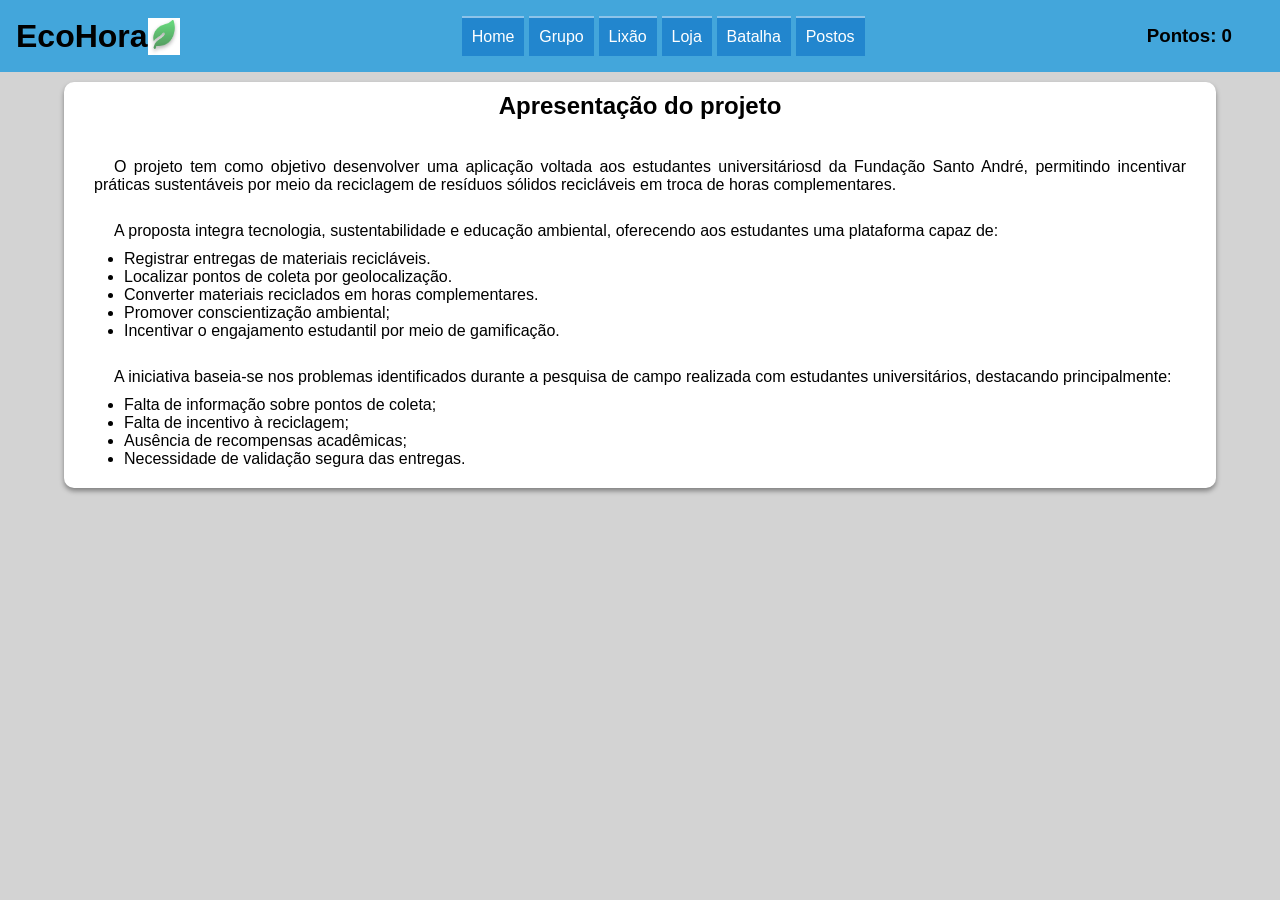
==== index.html @ 977e72fd "atualização de correção de bugs da branch 0.0.1" ====
<!DOCTYPE html>
<html lang="pt-br">
<head>
    <meta charset="UTF-8">
    <meta name="viewport" content="width=device-width, initial-scale=1.0">
    <title>EcoHora</title>
    <link rel="stylesheet" href="https://fonts.googleapis.com/css2?family=Material+Symbols+Outlined:opsz,wght,FILL,GRAD@20..48,100..700,0..1,-50..200&icon_names=menu"/>
    <link rel="stylesheet" href="estilos/style.css">
    <link rel="stylesheet" href="estilos/media.css">
    <link rel="icon" href="assets/Ca105ad9cfc8580c765101d17bbb2323.webp">
</head>
<body>
    <header>
        <div class="brand">
            <h1>EcoHora</h1>
            <img src="assets/Ca105ad9cfc8580c765101d17bbb2323.jpg" alt="batata" class="leaf-img">
        </div>
        <span id="burguer" class="material-symbols-outlined" onclick="clickMenu()">
         menu
        </span>
        <menu id="itens">
            <ul>
                <li><a href="index.html">Home</a></li>
                <li><a href="#">Grupo</a></li>
                <li><a href="#">Lixão</a></li>
                <li><a href="#">Loja</a></li>
                <li><a href="#">Batalha</a></li>
                <li><a href="pages/pontos-de-coleta.html">Postos</a></li>
            </ul>
        </menu>
        <h3>Pontos: 0</h3>
    </header>
    <main>
        <article>
            <h2>Apresentação do projeto</h2><br>
            <p>
                O projeto tem como objetivo desenvolver uma aplicação voltada aos estudantes universitáriosd
                da Fundação Santo André, permitindo incentivar práticas sustentáveis por meio da reciclagem
                de resíduos sólidos recicláveis em troca de horas complementares.
            </p>
            <br>
            <p>
                A proposta integra tecnologia, sustentabilidade e educação ambiental, oferecendo aos
                estudantes uma plataforma capaz de:<br>
                <ul id="ap">
                    <li>Registrar entregas de materiais recicláveis.</li>
                    <li>Localizar pontos de coleta por geolocalização.</li>
                    <li>Converter materiais reciclados em horas complementares.</li>
                    <li>Promover conscientização ambiental;</li>
                    <li>Incentivar o engajamento estudantil por meio de gamificação.</li>
                </ul>
            </p>
            <br>
            <p>
                A iniciativa baseia-se nos problemas identificados durante a pesquisa de campo realizada com
                estudantes universitários, destacando principalmente:
                <ul id="ap">
                    <li>Falta de informação sobre pontos de coleta;</li>
                    <li>Falta de incentivo à reciclagem;</li>
                    <li>Ausência de recompensas acadêmicas;</li>
                    <li>Necessidade de validação segura das entregas.</li>
                </ul>
            </p>
        </article>
    </main>
    <script>
        function mudouTamanho() {
            if (window.innerWidth >= 768) {
                itens.style.display = 'flex'
            } // Removido o Else pois conflitava na função abaixo
        }

        // Aproveitando a construção, usei esse método para estar constantemente usando a função.
        setInterval(() => {
            mudouTamanho();
        }, 10) // O valor é medido assim: 1000 = 1s

        function clickMenu() {
            if (itens.style.display == 'flex') {
                itens.style.display = 'none'
            } else {
                itens.style.display = 'flex'
            }
        }
    </script>
</body>
</html>
---- estilos/style.css ----
@charset "UTF-8";

* {
    box-sizing: border-box;
    font-family: Arial, Helvetica, sans-serif;
    margin: 0px;
    padding: 0px;
}

body, html {
    background-color: lightgray;
}

header {
    background-color: rgb(67, 166, 219);
    display: flex;
    align-items: center;
    justify-content: space-between;
    padding: 1rem 3rem 1rem 1rem;
}

.brand {
    display: flex;
}

header > .brand > .leaf-img{
    width: 2rem;
}

header > h3 {
    text-align: center;
}

span#burguer {
    background-color: rgb(46, 46, 46);
    color: white;
    display: none;
    text-align: center;
    padding: 10px;
    cursor: pointer;
}

span#burguer:hover {
    background-color: white;
    color: black;
}

menu {
    display: block;
}

menu > ul {
    list-style-type: none;
    display: flex;
    justify-content: center;
    flex-wrap: wrap;
    gap: 0.3rem;
}

menu > ul > li > a {
    display: block;
    padding: 10px;
    text-decoration: none;
    text-align: center;
    background-color: rgb(34, 134, 206);
    color: white;
    border-top: 2px solid rgb(141, 195, 233);
}

menu > ul > li > a:hover {
    background-color: rgb(141, 195, 233);
}

menu#itens {
    text-align: center;
}

main > article {
    width: 90vw;
    background-color: white;
    margin: auto;
    margin-top: 10px;
    padding: 10px 30px;
    border-radius: 10px;
    box-shadow: 0 3px 5px gray;
}

ul#ap {
    margin-left: 30px;
    color: black;
}

article > h2 {
    text-align: center;
    margin-bottom: 20px;
}

article > p {
    text-align: justify;
    margin-bottom: 10px;
    text-indent: 20px;
}
---- estilos/media.css ----
@charset "UTF-8";

/* Telas menores que 768px */
@media screen and (max-width: 768px) {
    span#burguer {
        display: block;
        /* margin-left: 3rem */
    }

    menu {
        position: absolute;
        top: 14dvh;
        left: 0;
        width: 100%;
        justify-content: center;
        background-color: rgb(141, 195, 233);
        padding: 1rem 0 ;
    }

    main > article {
        margin-top: 5rem;
    }
}
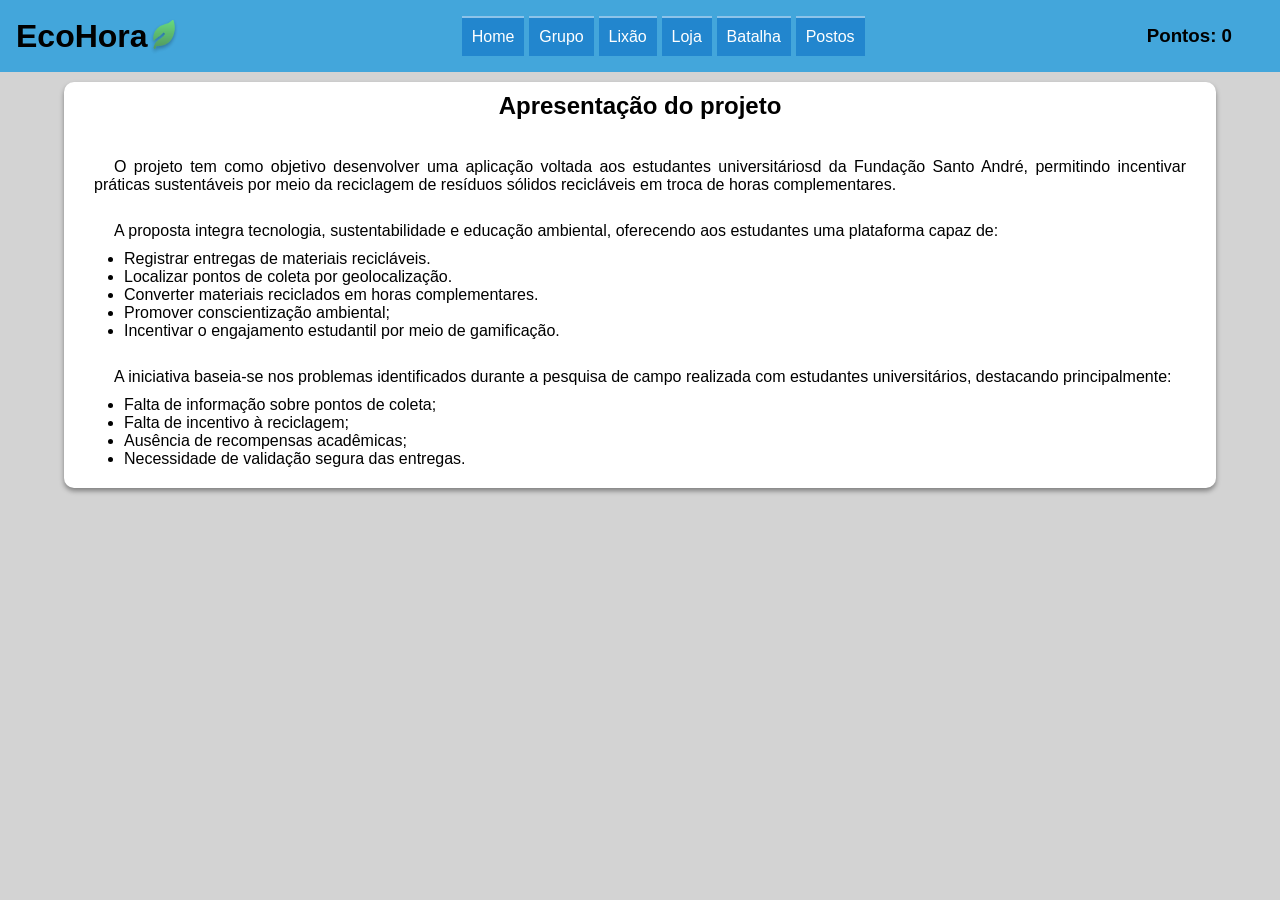
==== commit 4eec9509: "Corrigindo bugs relacionadas a diferentes Viewports e referencias" ====
--- a/index.html
+++ b/index.html
@@ -5,27 +5,27 @@
     <meta name="viewport" content="width=device-width, initial-scale=1.0">
     <title>EcoHora</title>
     <link rel="stylesheet" href="https://fonts.googleapis.com/css2?family=Material+Symbols+Outlined:opsz,wght,FILL,GRAD@20..48,100..700,0..1,-50..200&icon_names=menu"/>
-    <link rel="stylesheet" href="estilos/style.css">
-    <link rel="stylesheet" href="estilos/media.css">
-    <link rel="icon" href="assets/Ca105ad9cfc8580c765101d17bbb2323.webp">
+    <link rel="stylesheet" href="/estilos/style.css">
+    <link rel="stylesheet" href="/estilos/media.css">
+    <link rel="icon" href="/assets/Ca105ad9cfc8580c765101d17bbb2323.webp">
 </head>
 <body>
     <header>
         <div class="brand">
             <h1>EcoHora</h1>
-            <img src="assets/Ca105ad9cfc8580c765101d17bbb2323.jpg" alt="batata" class="leaf-img">
+            <img src="/assets/Ca105ad9cfc8580c765101d17bbb2323.webp" alt="batata" class="leaf-img">
         </div>
         <span id="burguer" class="material-symbols-outlined" onclick="clickMenu()">
          menu
         </span>
         <menu id="itens">
             <ul>
-                <li><a href="index.html">Home</a></li>
+                <li><a href="/">Home</a></li>
                 <li><a href="#">Grupo</a></li>
                 <li><a href="#">Lixão</a></li>
                 <li><a href="#">Loja</a></li>
-                <li><a href="#">Batalha</a></li>
-                <li><a href="pages/pontos-de-coleta.html">Postos</a></li>
+                <li><a href="/pages/batalha.html">Batalha</a></li>
+                <li><a href="/pages/pontos-de-coleta.html">Postos</a></li>
             </ul>
         </menu>
         <h3>Pontos: 0</h3>
@@ -63,6 +63,7 @@
             </p>
         </article>
     </main>
+    <footer></footer>
     <script>
         function mudouTamanho() {
             if (window.innerWidth >= 768) {
--- a/estilos/style.css
+++ b/estilos/style.css
@@ -99,4 +99,8 @@
     text-align: justify;
     margin-bottom: 10px;
     text-indent: 20px;
+}
+
+footer {
+    margin-top: 1rem;
 }
--- a/estilos/media.css
+++ b/estilos/media.css
@@ -9,7 +9,7 @@
 
     menu {
         position: absolute;
-        top: 14dvh;
+        top: 76px;
         left: 0;
         width: 100%;
         justify-content: center;
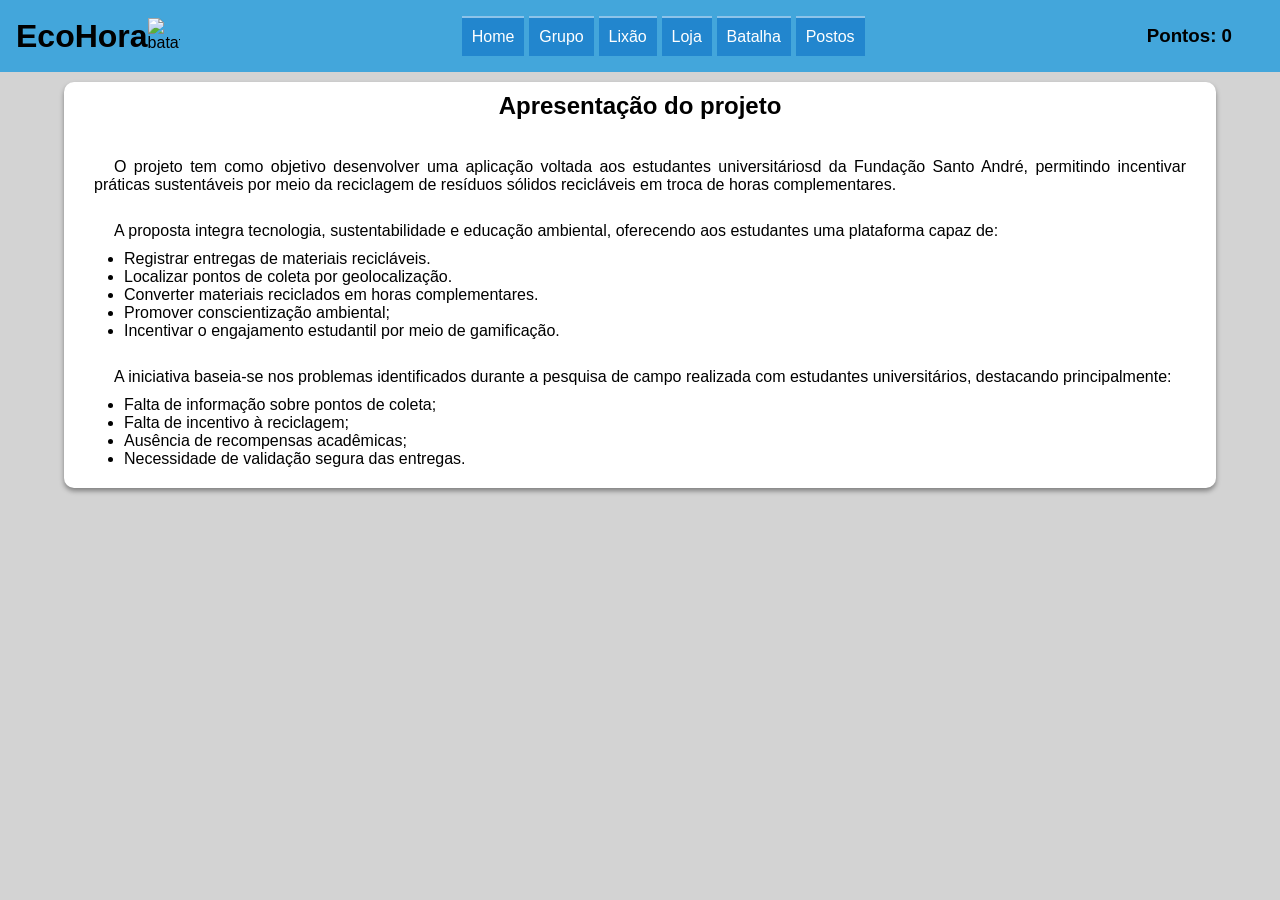
==== commit e3aedfe9: "atualização do combate (teste) Simulação de uma batalha contra o boss MININU para cada classe" ====
--- a/index.html
+++ b/index.html
@@ -5,27 +5,27 @@
     <meta name="viewport" content="width=device-width, initial-scale=1.0">
     <title>EcoHora</title>
     <link rel="stylesheet" href="https://fonts.googleapis.com/css2?family=Material+Symbols+Outlined:opsz,wght,FILL,GRAD@20..48,100..700,0..1,-50..200&icon_names=menu"/>
-    <link rel="stylesheet" href="/estilos/style.css">
-    <link rel="stylesheet" href="/estilos/media.css">
-    <link rel="icon" href="/assets/Ca105ad9cfc8580c765101d17bbb2323.webp">
+    <link rel="stylesheet" href="estilos/style.css">
+    <link rel="stylesheet" href="estilos/media.css">
+    <link rel="icon" href="assets/Ca105ad9cfc8580c765101d17bbb2323.webp">
 </head>
 <body>
     <header>
         <div class="brand">
             <h1>EcoHora</h1>
-            <img src="/assets/Ca105ad9cfc8580c765101d17bbb2323.webp" alt="batata" class="leaf-img">
+            <img src="assets/Ca105ad9cfc8580c765101d17bbb2323.jpg" alt="batata" class="leaf-img">
         </div>
         <span id="burguer" class="material-symbols-outlined" onclick="clickMenu()">
          menu
         </span>
         <menu id="itens">
             <ul>
-                <li><a href="/">Home</a></li>
+                <li><a href="index.html">Home</a></li>
                 <li><a href="#">Grupo</a></li>
                 <li><a href="#">Lixão</a></li>
                 <li><a href="#">Loja</a></li>
-                <li><a href="/pages/batalha.html">Batalha</a></li>
-                <li><a href="/pages/pontos-de-coleta.html">Postos</a></li>
+                <li><a href="pages/combate/batalha.html">Batalha</a></li>
+                <li><a href="pages/pontos-de-coleta.html">Postos</a></li>
             </ul>
         </menu>
         <h3>Pontos: 0</h3>
@@ -63,7 +63,6 @@
             </p>
         </article>
     </main>
-    <footer></footer>
     <script>
         function mudouTamanho() {
             if (window.innerWidth >= 768) {
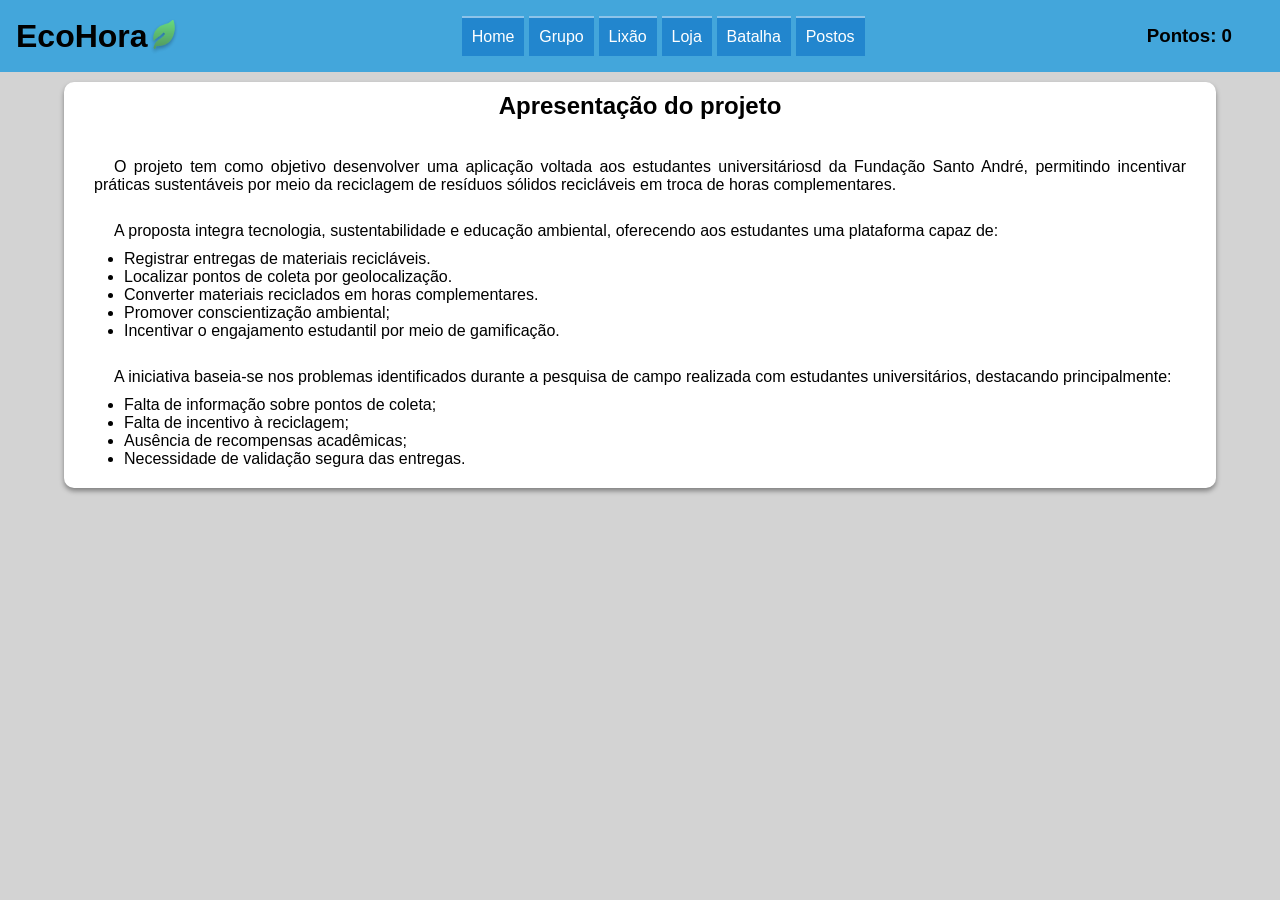
==== commit 2bf0e577: "Merge branch 'main' of https://github.com/joaorbt159/EcoHora" ====
--- a/index.html
+++ b/index.html
@@ -5,22 +5,22 @@
     <meta name="viewport" content="width=device-width, initial-scale=1.0">
     <title>EcoHora</title>
     <link rel="stylesheet" href="https://fonts.googleapis.com/css2?family=Material+Symbols+Outlined:opsz,wght,FILL,GRAD@20..48,100..700,0..1,-50..200&icon_names=menu"/>
-    <link rel="stylesheet" href="estilos/style.css">
-    <link rel="stylesheet" href="estilos/media.css">
-    <link rel="icon" href="assets/Ca105ad9cfc8580c765101d17bbb2323.webp">
+    <link rel="stylesheet" href="/estilos/style.css">
+    <link rel="stylesheet" href="/estilos/media.css">
+    <link rel="icon" href="/assets/Ca105ad9cfc8580c765101d17bbb2323.webp">
 </head>
 <body>
     <header>
         <div class="brand">
             <h1>EcoHora</h1>
-            <img src="assets/Ca105ad9cfc8580c765101d17bbb2323.jpg" alt="batata" class="leaf-img">
+            <img src="/assets/Ca105ad9cfc8580c765101d17bbb2323.webp" alt="batata" class="leaf-img">
         </div>
         <span id="burguer" class="material-symbols-outlined" onclick="clickMenu()">
          menu
         </span>
         <menu id="itens">
             <ul>
-                <li><a href="index.html">Home</a></li>
+                <li><a href="/">Home</a></li>
                 <li><a href="#">Grupo</a></li>
                 <li><a href="#">Lixão</a></li>
                 <li><a href="#">Loja</a></li>
@@ -63,6 +63,7 @@
             </p>
         </article>
     </main>
+    <footer></footer>
     <script>
         function mudouTamanho() {
             if (window.innerWidth >= 768) {
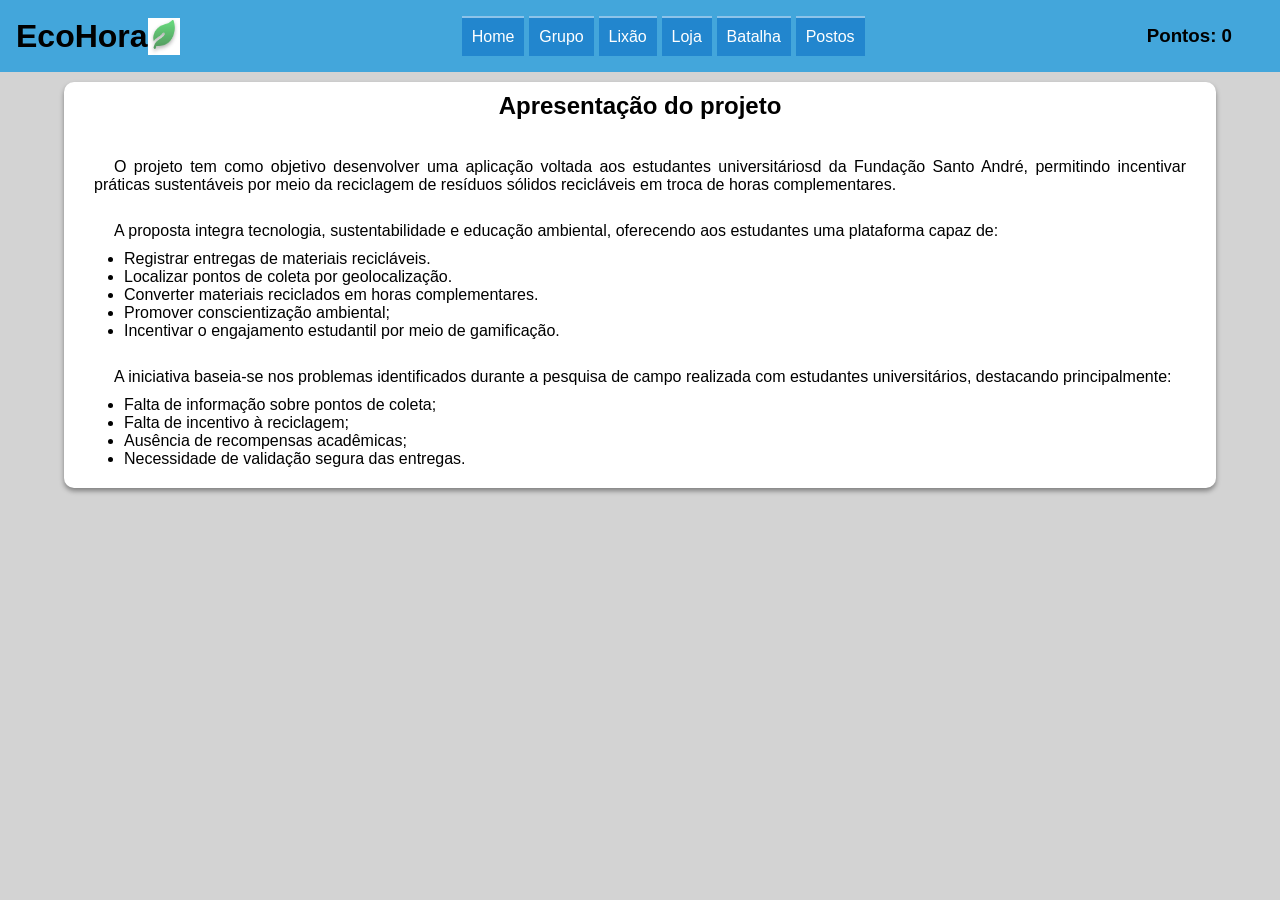
==== commit 765180c7: "..." ====
--- a/index.html
+++ b/index.html
@@ -5,22 +5,22 @@
     <meta name="viewport" content="width=device-width, initial-scale=1.0">
     <title>EcoHora</title>
     <link rel="stylesheet" href="https://fonts.googleapis.com/css2?family=Material+Symbols+Outlined:opsz,wght,FILL,GRAD@20..48,100..700,0..1,-50..200&icon_names=menu"/>
-    <link rel="stylesheet" href="/estilos/style.css">
-    <link rel="stylesheet" href="/estilos/media.css">
-    <link rel="icon" href="/assets/Ca105ad9cfc8580c765101d17bbb2323.webp">
+    <link rel="stylesheet" href="estilos/style.css">
+    <link rel="stylesheet" href="estilos/media.css">
+    <link rel="icon" href="assets/Ca105ad9cfc8580c765101d17bbb2323.webp">
 </head>
 <body>
     <header>
         <div class="brand">
             <h1>EcoHora</h1>
-            <img src="/assets/Ca105ad9cfc8580c765101d17bbb2323.webp" alt="batata" class="leaf-img">
+            <img src="assets/Ca105ad9cfc8580c765101d17bbb2323.jpg" alt="batata" class="leaf-img">
         </div>
         <span id="burguer" class="material-symbols-outlined" onclick="clickMenu()">
          menu
         </span>
         <menu id="itens">
             <ul>
-                <li><a href="/">Home</a></li>
+                <li><a href="index.html">Home</a></li>
                 <li><a href="#">Grupo</a></li>
                 <li><a href="#">Lixão</a></li>
                 <li><a href="#">Loja</a></li>
@@ -63,7 +63,6 @@
             </p>
         </article>
     </main>
-    <footer></footer>
     <script>
         function mudouTamanho() {
             if (window.innerWidth >= 768) {
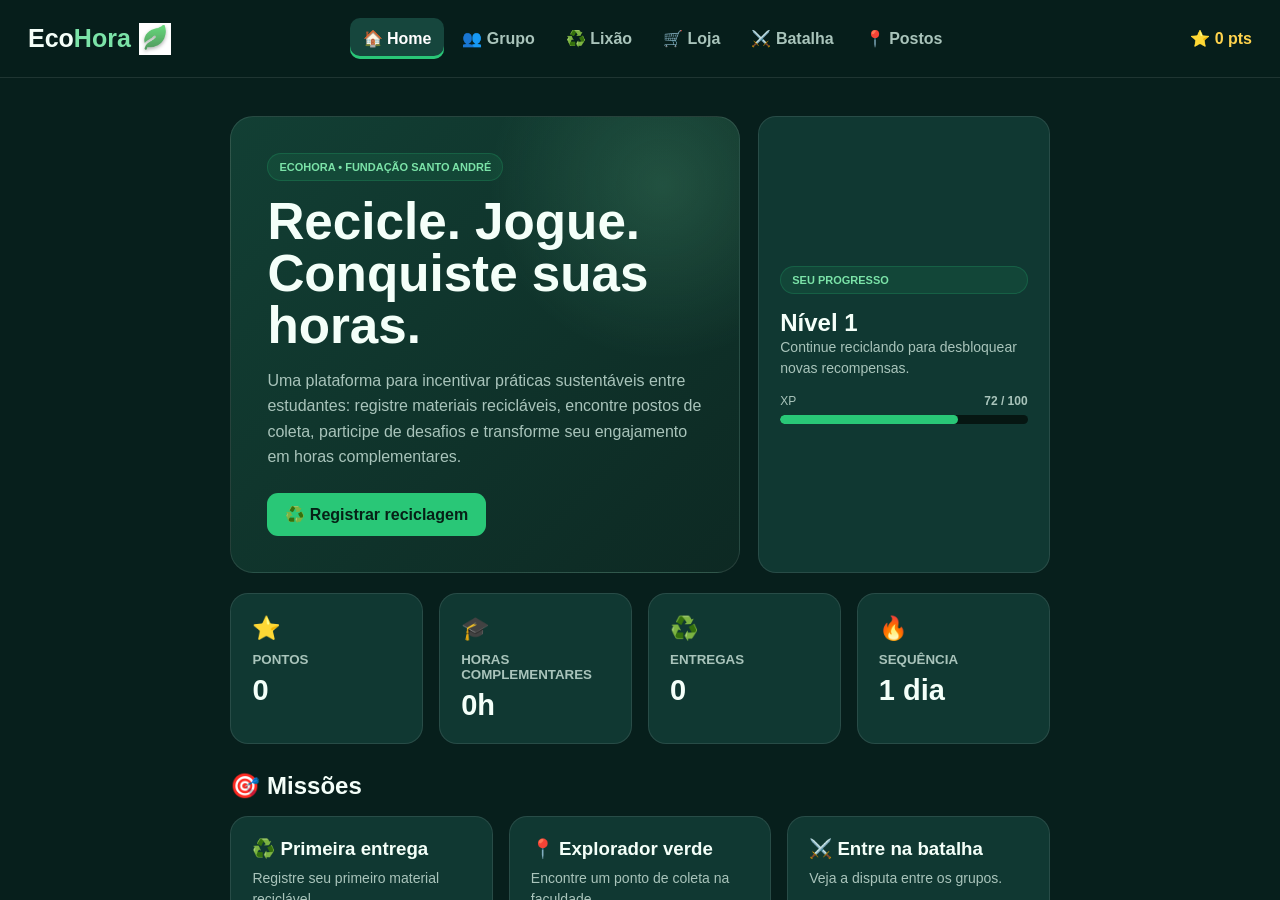
==== commit 2eb65d8d: "rework e mudança visual completa" ====
--- a/index.html
+++ b/index.html
@@ -1,87 +1,168 @@
 <!DOCTYPE html>
-<html lang="pt-br">
+<html lang="pt-BR">
 <head>
-    <meta charset="UTF-8">
-    <meta name="viewport" content="width=device-width, initial-scale=1.0">
-    <title>EcoHora</title>
-    <link rel="stylesheet" href="https://fonts.googleapis.com/css2?family=Material+Symbols+Outlined:opsz,wght,FILL,GRAD@20..48,100..700,0..1,-50..200&icon_names=menu"/>
-    <link rel="stylesheet" href="estilos/style.css">
-    <link rel="stylesheet" href="estilos/media.css">
-    <link rel="icon" href="assets/Ca105ad9cfc8580c765101d17bbb2323.webp">
+<meta charset="UTF-8">
+<meta name="viewport" content="width=device-width, initial-scale=1.0">
+<title>EcoHora — Plataforma Gamificada</title>
+<link rel="stylesheet" href="estilos/slide.css">
+<link rel="icon" href="assets/Ca105ad9cfc8580c765101d17bbb2323.webp">
 </head>
 <body>
-    <header>
-        <div class="brand">
-            <h1>EcoHora</h1>
-            <img src="assets/Ca105ad9cfc8580c765101d17bbb2323.jpg" alt="batata" class="leaf-img">
-        </div>
-        <span id="burguer" class="material-symbols-outlined" onclick="clickMenu()">
-         menu
-        </span>
-        <menu id="itens">
-            <ul>
-                <li><a href="index.html">Home</a></li>
-                <li><a href="#">Grupo</a></li>
-                <li><a href="#">Lixão</a></li>
-                <li><a href="#">Loja</a></li>
-                <li><a href="pages/combate/batalha.html">Batalha</a></li>
-                <li><a href="pages/pontos-de-coleta.html">Postos</a></li>
-            </ul>
-        </menu>
-        <h3>Pontos: 0</h3>
-    </header>
-    <main>
-        <article>
-            <h2>Apresentação do projeto</h2><br>
-            <p>
-                O projeto tem como objetivo desenvolver uma aplicação voltada aos estudantes universitáriosd
-                da Fundação Santo André, permitindo incentivar práticas sustentáveis por meio da reciclagem
-                de resíduos sólidos recicláveis em troca de horas complementares.
-            </p>
-            <br>
-            <p>
-                A proposta integra tecnologia, sustentabilidade e educação ambiental, oferecendo aos
-                estudantes uma plataforma capaz de:<br>
-                <ul id="ap">
-                    <li>Registrar entregas de materiais recicláveis.</li>
-                    <li>Localizar pontos de coleta por geolocalização.</li>
-                    <li>Converter materiais reciclados em horas complementares.</li>
-                    <li>Promover conscientização ambiental;</li>
-                    <li>Incentivar o engajamento estudantil por meio de gamificação.</li>
-                </ul>
-            </p>
-            <br>
-            <p>
-                A iniciativa baseia-se nos problemas identificados durante a pesquisa de campo realizada com
-                estudantes universitários, destacando principalmente:
-                <ul id="ap">
-                    <li>Falta de informação sobre pontos de coleta;</li>
-                    <li>Falta de incentivo à reciclagem;</li>
-                    <li>Ausência de recompensas acadêmicas;</li>
-                    <li>Necessidade de validação segura das entregas.</li>
-                </ul>
-            </p>
-        </article>
-    </main>
-    <script>
-        function mudouTamanho() {
-            if (window.innerWidth >= 768) {
-                itens.style.display = 'flex'
-            } // Removido o Else pois conflitava na função abaixo
-        }
+<header>
+  <div class="brand">
+    <h1>Eco<span>Hora</span></h1>
+    <img src="assets/Ca105ad9cfc8580c765101d17bbb2323.jpg" class="leaf-img" alt="EcoHora">
+  </div>
+  <nav>
+    <ul>
+      <li><button class="active" data-page="0">🏠 <span class="nav-text">Home</span></button></li>
+      <li><button data-page="1">👥 <span class="nav-text">Grupo</span></button></li>
+      <li><button data-page="2">♻️ <span class="nav-text">Lixão</span></button></li>
+      <li><button data-page="3">🛒 <span class="nav-text">Loja</span></button></li>
+      <li><button data-page="4">⚔️ <span class="nav-text">Batalha</span></button></li>
+      <li><button data-page="5">📍 <span class="nav-text">Postos</span></button></li>
+    </ul>
+  </nav>
+  <div class="header-points">⭐ <span id="points">0</span> pts</div>
+</header>
 
-        // Aproveitando a construção, usei esse método para estar constantemente usando a função.
-        setInterval(() => {
-            mudouTamanho();
-        }, 10) // O valor é medido assim: 1000 = 1s
+<main class="viewport">
+<div class="pages" id="pages">
 
-        function clickMenu() {
-            if (itens.style.display == 'flex') {
-                itens.style.display = 'none'
-            } else {
-                itens.style.display = 'flex'
-            }
-        }
-    </script>
+<section class="page"><div class="container">
+  <div class="hero">
+    <div class="hero-main">
+      <span class="eyebrow">ECOHORA • FUNDAÇÃO SANTO ANDRÉ</span>
+      <h2>Recicle. Jogue. Conquiste suas horas.</h2>
+      <p>Uma plataforma para incentivar práticas sustentáveis entre estudantes: registre materiais recicláveis, encontre postos de coleta, participe de desafios e transforme seu engajamento em horas complementares.</p>
+      <button class="btn" onclick="goToPage(2)">♻️ Registrar reciclagem</button>
+    </div>
+    <div class="card level-card">
+      <span class="eyebrow">SEU PROGRESSO</span>
+      <h2>Nível 1</h2>
+      <p>Continue reciclando para desbloquear novas recompensas.</p>
+      <div class="level-row"><span>XP</span><b>72 / 100</b></div>
+      <div class="progress"><div></div></div>
+    </div>
+  </div>
+  <div class="grid stats">
+    <div class="card stat"><div class="icon">⭐</div><small>PONTOS</small><strong id="pointsHome">0</strong></div>
+    <div class="card stat"><div class="icon">🎓</div><small>HORAS COMPLEMENTARES</small><strong>0h</strong></div>
+    <div class="card stat"><div class="icon">♻️</div><small>ENTREGAS</small><strong id="deliveries">0</strong></div>
+    <div class="card stat"><div class="icon">🔥</div><small>SEQUÊNCIA</small><strong>1 dia</strong></div>
+  </div>
+  <h2 style="margin-top:28px">🎯 Missões</h2>
+  <div class="grid missions">
+    <div class="card mission" onclick="goToPage(2)"><h3>♻️ Primeira entrega</h3><p>Registre seu primeiro material reciclável.</p><div class="points">+50 XP</div></div>
+    <div class="card mission" onclick="goToPage(5)"><h3>📍 Explorador verde</h3><p>Encontre um ponto de coleta na faculdade.</p><div class="points">+30 XP</div></div>
+    <div class="card mission" onclick="goToPage(4)"><h3>⚔️ Entre na batalha</h3><p>Veja a disputa entre os grupos.</p><div class="points">+20 XP</div></div>
+  </div>
+</div></section>
+
+<section class="page"><div class="container">
+  <h2 class="title">Seu Grupo 👥</h2><p class="subtitle">A pontuação coletiva incentiva a participação de todos.</p>
+  <div class="group-head"><div><span class="eyebrow">GRUPO ATUAL</span><div class="group-name">Guardiões da Terra</div><p class="subtitle" style="margin:6px 0 0">12 integrantes</p></div><div class="group-score"><strong>0</strong> pontos</div></div>
+  <h2 style="margin-bottom:15px">🏆 Ranking</h2>
+  <div class="ranking">
+    <div class="rank"><div class="pos">1</div><div class="name">Você</div><div class="score" id="rankPoints">0 pts</div></div>
+    <div class="rank"><div class="pos">2</div><div class="name">Ana</div><div class="score">0 pts</div></div>
+    <div class="rank"><div class="pos">3</div><div class="name">Pedro</div><div class="score">0 pts</div></div>
+    <div class="rank"><div class="pos">4</div><div class="name">Lucas</div><div class="score">0 pts</div></div>
+  </div>
+</div></section>
+
+<section class="page"><div class="container">
+  <h2 class="title">Lixão ♻️</h2><p class="subtitle">Registre a entrega do material reciclável para receber pontos.</p>
+  <div class="warning">Demonstração: os dados e pontuações abaixo são fictícios.</div>
+  <div class="grid recycle-grid">
+    <div class="card recycle" onclick="recycle('Plástico',50)"><div class="big">🧴</div><h3>Plástico</h3><p>Garrafas, embalagens e outros recicláveis.</p><div class="points">+50 pontos</div></div>
+    <div class="card recycle" onclick="recycle('Papel',40)"><div class="big">📄</div><h3>Papel</h3><p>Folhas, caixas e materiais de papel.</p><div class="points">+40 pontos</div></div>
+    <div class="card recycle" onclick="recycle('Vidro',70)"><div class="big">🍾</div><h3>Vidro</h3><p>Garrafas e recipientes de vidro.</p><div class="points">+70 pontos</div></div>
+    <div class="card recycle" onclick="recycle('Metal',80)"><div class="big">🥫</div><h3>Metal</h3><p>Latas e outros metais recicláveis.</p><div class="points">+80 pontos</div></div>
+  </div>
+  <div class="card" style="margin-top:18px"><h3>Como funciona?</h3><p>Escolha o tipo de material entregue. Em uma versão real, esta ação deverá ser validada por um posto de coleta antes da conversão em pontos e horas complementares.</p></div>
+</div></section>
+
+<section class="page"><div class="container">
+  <h2 class="title">Loja 🛒</h2><p class="subtitle">Use os pontos conquistados para desbloquear recompensas.</p>
+  <div class="grid shop-grid">
+    <div class="card shop"><div class="shop-image">☕</div><h3>Impulsos</h3><div class="price">500 pts</div><button class="btn" onclick="buy('Copo EcoHora')">Resgatar</button></div>
+    <div class="card shop"><div class="shop-image">👕</div><h3>Roupas</h3><div class="price">1.000 pts</div><button class="btn" onclick="buy('Camiseta')">Resgatar</button></div>
+    <div class="card shop"><div class="shop-image">🖼️</div><h3>Moldura</h3><div class="price">750 pts</div><button class="btn" onclick="buy('Voucher')">Resgatar</button></div>
+    <div class="card shop"><div class="shop-image">🏆</div><h3>Badge especial</h3><div class="price">300 pts</div><button class="btn" onclick="buy('Badge especial')">Resgatar</button></div>
+  </div>
+</div></section>
+
+<section class="page"><div class="container">
+  <h2 class="title">Batalha ⚔️</h2><p class="subtitle">Desafios entre grupos para aumentar o engajamento.</p>
+  <div class="battle">
+    <div class="team"><div class="big">🌱</div><h2>Guardiões da Terra</h2><div class="team-score" id="teamScore">0</div><small>pontos</small><div class="battlebar"><div></div></div></div>
+    <div class="vs">VS</div>
+    <div class="team"><div class="big">🌊</div><h2>Eco Warriors</h2><div class="team-score">0</div><small>pontos</small><div class="battlebar"><div style="width:52%"></div></div></div>
+  </div>
+  <div class="card"><span class="eyebrow">DESAFIO DA SEMANA</span><h2>Quem recicla mais?</h2><p>Registre suas entregas e ajude o seu grupo a conquistar a próxima vitória.</p><button class="btn" style="margin-top:16px" onclick="showToast('🔥 Você entrou no desafio!')">Participar</button></div>
+</div></section>
+
+<section class="page"><div class="container">
+  <h2 class="title">Postos 📍</h2><p class="subtitle">Locais para coleta de recicláveis.</p>
+  <div class="warning">ESSES DADOS SÃO FICCIONAIS, AINDA NÃO REFLETEM A REALIDADE FIEL DO AMBIENTE.</div>
+  <div class="stations">
+    <div class="map">
+      <img src="assets/mapa-fsa_atualizado-931x1024.jpg" alt="Mapa da Fundação Santo André" onerror="this.style.display='none'">
+      <div class="map-placeholder">🗺️ Mapa dos pontos de coleta</div>
+    </div>
+    <div class="station-list">
+      <div class="station"><h3>📍 Fafil</h3><p>Ao lado esquerdo da saída, sentido FAECO.</p><div class="distance">Ponto de coleta</div></div>
+      <div class="station"><h3>📍 Fafil — 1ºA</h3><p>Ao lado dos banheiros no 1ºA, lado Leste.</p><div class="distance">Ponto de coleta</div></div>
+      <div class="station"><h3>📍 Fafil — Térreo</h3><p>Perto da entrada sentido Faengs.</p><div class="distance">Ponto de coleta</div></div>
+      <div class="station"><h3>📍 Prédio Central</h3><p>Ao lado de fora da cantina, em frente à praça.</p><div class="distance">Ponto de coleta</div></div>
+      <div class="station"><h3>📍 Prédio Central</h3><p>Perto da secretaria, ao lado da mesa de ping pong.</p><div class="distance">Ponto de coleta</div></div>
+    </div>
+  </div>
+</div></section>
+
+</div>
+</main>
+<div class="toast" id="toast"></div>
+
+<script>
+const pages=document.getElementById('pages');
+const buttons=[...document.querySelectorAll('nav button')];
+let current=0, points=0, deliveries=0, startX=0;
+
+function goToPage(n){
+  n=Math.max(0,Math.min(5,n)); current=n;
+  pages.style.transform=`translateX(-${n*100}vw)`;
+  buttons.forEach((b,i)=>b.classList.toggle('active',i===n));
+}
+buttons.forEach(b=>b.addEventListener('click',()=>goToPage(+b.dataset.page)));
+document.addEventListener('keydown',e=>{
+  if(e.key==='ArrowRight')goToPage(current+1);
+  if(e.key==='ArrowLeft')goToPage(current-1);
+});
+pages.addEventListener('pointerdown',e=>startX=e.clientX);
+pages.addEventListener('pointerup',e=>{
+  const d=startX-e.clientX;
+  if(Math.abs(d)>55)goToPage(current+(d>0?1:-1));
+});
+function update(){
+  document.getElementById('points').textContent=points.toLocaleString('pt-BR');
+  document.getElementById('pointsHome').textContent=points.toLocaleString('pt-BR');
+  document.getElementById('deliveries').textContent=deliveries;
+  document.getElementById('rankPoints').textContent=points.toLocaleString('pt-BR')+' pts';
+  document.getElementById('teamScore').textContent=points.toLocaleString('pt-BR');
+}
+function recycle(material,value){
+  points+=value; deliveries++; update();
+  showToast(`♻️ ${material} registrado! +${value} pontos`);
+}
+function buy(item){showToast(`🛒 ${item}: resgate demonstrativo.`)}
+let timer;
+function showToast(msg){
+ const t=document.getElementById('toast'); t.textContent=msg; t.classList.add('show');
+ clearTimeout(timer); timer=setTimeout(()=>t.classList.remove('show'),2800);
+}
+update();
+</script>
 </body>
 </html>
--- a/estilos/slide.css
+++ b/estilos/slide.css
@@ -0,0 +1,1021 @@
+* {
+    box-sizing: border-box;
+    margin: 0;
+    padding: 0;
+}
+
+:root {
+    --bg: #071f1c;
+    --bg2: #0b2924;
+    --card: #103832;
+    --card2: #16463d;
+
+    --green: #29c777;
+    --green2: #7be3a8;
+
+    --yellow: #ffd34d;
+    --blue: #65b9ff;
+    --danger: #ff7474;
+
+    --text: #f4fff9;
+    --muted: #a9c4bb;
+
+    --line: rgba(255, 255, 255, .1);
+}
+
+
+/* =========================================================
+   BASE
+========================================================= */
+
+html,
+body {
+    height: 100%;
+}
+
+body {
+    font-family: Arial, Helvetica, sans-serif;
+    background: var(--bg);
+    color: var(--text);
+    overflow: hidden;
+}
+
+button {
+    font: inherit;
+}
+
+
+/* =========================================================
+   HEADER
+========================================================= */
+
+header {
+    height: 78px;
+
+    position: fixed;
+    inset: 0 0 auto 0;
+
+    z-index: 20;
+
+    display: flex;
+    align-items: center;
+    gap: 22px;
+
+    padding: 0 28px;
+
+    background: rgba(7, 31, 28, .96);
+
+    border-bottom: 1px solid var(--line);
+
+    backdrop-filter: blur(12px);
+}
+
+
+/* =========================================================
+   LOGO
+========================================================= */
+
+.brand {
+    display: flex;
+    align-items: center;
+    gap: 8px;
+
+    min-width: 150px;
+}
+
+.brand h1 {
+    font-size: 25px;
+}
+
+.brand h1 span {
+    color: var(--green2);
+}
+
+.leaf-img {
+    width: 32px;
+    height: 32px;
+
+    object-fit: contain;
+}
+
+
+/* =========================================================
+   NAVEGAÇÃO
+========================================================= */
+
+nav {
+    flex: 1;
+}
+
+nav ul {
+    display: flex;
+    justify-content: center;
+    gap: 5px;
+
+    list-style: none;
+}
+
+nav button {
+    border: 0;
+
+    background: transparent;
+
+    color: var(--muted);
+
+    padding: 11px 13px;
+
+    border-radius: 10px;
+
+    cursor: pointer;
+
+    font-weight: 700;
+
+    transition: .2s;
+}
+
+nav button:hover,
+nav button.active {
+    background: var(--card2);
+    color: #fff;
+}
+
+nav button.active {
+    box-shadow: inset 0 -3px var(--green);
+}
+
+
+/* =========================================================
+   PONTOS DO HEADER
+========================================================= */
+
+.header-points {
+    min-width: 125px;
+
+    text-align: right;
+
+    color: var(--yellow);
+
+    font-weight: 800;
+}
+
+
+/* =========================================================
+   ÁREA PRINCIPAL
+========================================================= */
+
+.viewport {
+    position: fixed;
+
+    top: 78px;
+    bottom: 0;
+    left: 0;
+    right: 0;
+
+    overflow: hidden;
+}
+
+
+/* =========================================================
+   SLIDES
+========================================================= */
+
+.pages {
+    display: flex;
+
+    width: 600vw;
+    height: 100%;
+
+    transition:
+        transform .62s cubic-bezier(.77, 0, .18, 1);
+}
+
+.page {
+    width: 100vw;
+
+    flex: none;
+
+    height: 100%;
+
+    overflow-y: auto;
+
+    padding: 38px 3% 70px;
+
+    scrollbar-width: thin;
+
+    scrollbar-color:
+        var(--green)
+        transparent;
+}
+
+
+/* =========================================================
+   CONTAINER
+========================================================= */
+
+.container {
+    max-width: 1800px;
+
+    margin: auto;
+}
+
+
+/* =========================================================
+   TÍTULOS
+========================================================= */
+
+.eyebrow {
+    display: inline-block;
+
+    color: var(--green2);
+
+    background: rgba(41, 199, 119, .1);
+
+    border: 1px solid rgba(41, 199, 119, .2);
+
+    padding: 7px 11px;
+
+    border-radius: 30px;
+
+    font-size: 11px;
+
+    font-weight: 800;
+
+    margin-bottom: 15px;
+}
+
+h2.title {
+    font-size: clamp(30px, 4vw, 52px);
+
+    margin-bottom: 8px;
+}
+
+.subtitle {
+    color: var(--muted);
+
+    margin-bottom: 28px;
+
+    line-height: 1.55;
+}
+
+
+/* =========================================================
+   BOTÕES
+========================================================= */
+
+.btn {
+    border: 0;
+
+    border-radius: 11px;
+
+    padding: 12px 18px;
+
+    background: var(--green);
+
+    color: #062016;
+
+    font-weight: 900;
+
+    cursor: pointer;
+
+    transition: .2s;
+}
+
+.btn:hover {
+    transform: translateY(-2px);
+
+    background: var(--green2);
+}
+
+.btn.secondary {
+    background: rgba(255, 255, 255, .08);
+
+    color: white;
+}
+
+
+/* =========================================================
+   GRID
+========================================================= */
+
+.grid {
+    display: grid;
+
+    gap: 16px;
+}
+
+
+/* =========================================================
+   CARDS
+========================================================= */
+
+.card {
+    background: var(--card);
+
+    border: 1px solid var(--line);
+
+    border-radius: 18px;
+
+    padding: 21px;
+}
+
+.card h3 {
+    margin-bottom: 8px;
+}
+
+.card p {
+    color: var(--muted);
+
+    line-height: 1.5;
+
+    font-size: 14px;
+}
+
+
+/* =========================================================
+   HOME — HERO
+========================================================= */
+
+.hero {
+    display: grid;
+
+    grid-template-columns: 1.4fr .8fr;
+
+    gap: 18px;
+}
+
+.hero-main {
+    min-height: 305px;
+
+    padding: 36px;
+
+    border-radius: 23px;
+
+    background:
+        radial-gradient(
+            circle at 85% 15%,
+            rgba(123, 227, 168, .17),
+            transparent 30%
+        ),
+        linear-gradient(
+            135deg,
+            #123f34,
+            #0d2923
+        );
+
+    border: 1px solid var(--line);
+}
+
+.hero-main h2 {
+    font-size: clamp(32px, 4vw, 56px);
+
+    line-height: 1.02;
+
+    max-width: 680px;
+
+    margin-bottom: 15px;
+}
+
+.hero-main p {
+    color: var(--muted);
+
+    line-height: 1.6;
+
+    max-width: 620px;
+
+    margin-bottom: 23px;
+}
+
+
+/* =========================================================
+   CARD DE NÍVEL
+========================================================= */
+
+.level-card {
+    display: flex;
+
+    flex-direction: column;
+
+    justify-content: center;
+}
+
+.level-row {
+    display: flex;
+
+    justify-content: space-between;
+
+    margin: 15px 0 7px;
+
+    font-size: 12px;
+
+    color: var(--muted);
+}
+
+.progress {
+    height: 9px;
+
+    background: #061612;
+
+    border-radius: 10px;
+
+    overflow: hidden;
+}
+
+.progress div {
+    height: 100%;
+
+    width: 72%;
+
+    background: var(--green);
+
+    border-radius: inherit;
+}
+
+
+/* =========================================================
+   ESTATÍSTICAS
+========================================================= */
+
+.stats {
+    grid-template-columns: repeat(4, 1fr);
+
+    margin-top: 20px;
+}
+
+.stat .icon {
+    font-size: 23px;
+
+    margin-bottom: 10px;
+}
+
+.stat small {
+    display: block;
+
+    color: var(--muted);
+
+    font-weight: 700;
+
+    margin-bottom: 7px;
+}
+
+.stat strong {
+    font-size: 29px;
+}
+
+
+/* =========================================================
+   MISSÕES
+========================================================= */
+
+.missions {
+    grid-template-columns: repeat(3, 1fr);
+
+    margin-top: 16px;
+}
+
+.mission {
+    cursor: pointer;
+
+    transition: .2s;
+}
+
+.mission:hover {
+    transform: translateY(-3px);
+
+    border-color: rgba(41, 199, 119, .45);
+}
+
+.points {
+    color: var(--green2);
+
+    font-weight: 900;
+
+    font-size: 13px;
+
+    margin-top: 12px;
+}
+
+
+/* =========================================================
+   GRUPO
+========================================================= */
+
+.group-head {
+    display: flex;
+
+    justify-content: space-between;
+
+    align-items: center;
+
+    background:
+        linear-gradient(
+            135deg,
+            #16483d,
+            #0e2c26
+        );
+
+    padding: 28px;
+
+    border-radius: 20px;
+
+    border: 1px solid var(--line);
+
+    margin-bottom: 20px;
+}
+
+.group-name {
+    font-size: 31px;
+
+    font-weight: 900;
+}
+
+.group-score {
+    text-align: right;
+}
+
+.group-score strong {
+    display: block;
+
+    color: var(--yellow);
+
+    font-size: 34px;
+}
+
+
+/* =========================================================
+   RANKING
+========================================================= */
+
+.ranking {
+    display: grid;
+
+    gap: 10px;
+}
+
+.rank {
+    display: flex;
+
+    align-items: center;
+
+    gap: 14px;
+
+    background: var(--card);
+
+    padding: 15px;
+
+    border: 1px solid var(--line);
+
+    border-radius: 13px;
+}
+
+.rank .pos {
+    width: 36px;
+    height: 36px;
+
+    display: grid;
+
+    place-items: center;
+
+    background: var(--card2);
+
+    border-radius: 9px;
+
+    font-weight: 900;
+}
+
+.rank .name {
+    flex: 1;
+
+    font-weight: 700;
+}
+
+.rank .score {
+    color: var(--yellow);
+
+    font-weight: 800;
+}
+
+
+/* =========================================================
+   LIXÃO
+========================================================= */
+
+.recycle-grid {
+    grid-template-columns: repeat(4, 1fr);
+}
+
+.recycle {
+    cursor: pointer;
+
+    transition: .2s;
+}
+
+.recycle:hover {
+    transform: translateY(-4px);
+
+    border-color: var(--green);
+}
+
+.recycle .big {
+    font-size: 45px;
+
+    margin-bottom: 12px;
+}
+
+
+/* =========================================================
+   LOJA
+========================================================= */
+
+.shop-grid {
+    grid-template-columns: repeat(4, 1fr);
+}
+
+.shop-image {
+    height: 135px;
+
+    background: var(--card2);
+
+    display: grid;
+
+    place-items: center;
+
+    font-size: 58px;
+
+    border-radius: 14px;
+
+    margin-bottom: 15px;
+}
+
+.price {
+    color: var(--yellow);
+
+    font-weight: 900;
+
+    margin: 10px 0 15px;
+}
+
+.shop .btn {
+    width: 100%;
+}
+
+
+/* =========================================================
+   BATALHA
+========================================================= */
+
+.battle {
+    display: grid;
+
+    grid-template-columns: 1fr 90px 1fr;
+
+    align-items: center;
+
+    gap: 18px;
+
+    margin: 25px 0;
+}
+
+.team {
+    text-align: center;
+
+    padding: 32px;
+
+    background: var(--card);
+
+    border: 1px solid var(--line);
+
+    border-radius: 20px;
+}
+
+.team .big {
+    font-size: 52px;
+}
+
+.team-score {
+    font-size: 46px;
+
+    font-weight: 900;
+
+    color: var(--green2);
+
+    margin: 10px;
+}
+
+.vs {
+    width: 82px;
+    height: 82px;
+
+    border-radius: 50%;
+
+    display: grid;
+
+    place-items: center;
+
+    background: var(--danger);
+
+    font-weight: 900;
+
+    font-size: 20px;
+}
+
+.battlebar {
+    height: 11px;
+
+    background: #061612;
+
+    border-radius: 10px;
+
+    overflow: hidden;
+
+    margin-top: 15px;
+}
+
+.battlebar div {
+    height: 100%;
+
+    width: 65%;
+
+    background: var(--green);
+}
+
+
+/* =========================================================
+   POSTOS
+========================================================= */
+
+.stations {
+    display: grid;
+
+    grid-template-columns: 1.1fr .9fr;
+
+    gap: 18px;
+}
+
+.map {
+    min-height: 430px;
+
+    position: relative;
+
+    border: 1px solid var(--line);
+
+    border-radius: 20px;
+
+    background:
+        linear-gradient(
+            rgba(41, 199, 119, .07) 1px,
+            transparent 1px
+        ),
+        linear-gradient(
+            90deg,
+            rgba(41, 199, 119, .07) 1px,
+            transparent 1px
+        ),
+        #0a2822;
+
+    background-size: 35px 35px;
+
+    overflow: hidden;
+
+    display: grid;
+
+    place-items: center;
+}
+
+.map img {
+    max-height: 88%;
+    max-width: 88%;
+
+    object-fit: contain;
+
+    border-radius: 15px;
+
+    opacity: .8;
+}
+
+.map-placeholder {
+    position: absolute;
+
+    color: var(--muted);
+
+    background: rgba(7, 31, 28, .72);
+
+    padding: 9px 12px;
+
+    border-radius: 10px;
+}
+
+.station-list {
+    display: grid;
+
+    gap: 10px;
+
+    align-content: start;
+}
+
+.station {
+    background: var(--card);
+
+    border: 1px solid var(--line);
+
+    border-radius: 15px;
+
+    padding: 18px;
+}
+
+.station p {
+    color: var(--muted);
+
+    font-size: 13px;
+
+    margin: 6px 0;
+}
+
+.distance {
+    color: var(--green2);
+
+    font-size: 12px;
+
+    font-weight: 800;
+}
+
+
+/* =========================================================
+   AVISO
+========================================================= */
+
+.warning {
+    background: var(--yellow);
+
+    color: #1d1700;
+
+    padding: 10px 14px;
+
+    border-radius: 10px;
+
+    font-weight: 800;
+
+    font-size: 12px;
+
+    margin-bottom: 16px;
+}
+
+
+/* =========================================================
+   TOAST
+========================================================= */
+
+.toast {
+    position: fixed;
+
+    right: 22px;
+    bottom: 22px;
+
+    background: #173f35;
+
+    border: 1px solid var(--green);
+
+    padding: 14px 17px;
+
+    border-radius: 12px;
+
+    transform: translateY(120px);
+
+    opacity: 0;
+
+    transition: .3s;
+
+    z-index: 50;
+}
+
+.toast.show {
+    transform: translateY(0);
+
+    opacity: 1;
+}
+
+
+/* =========================================================
+   TABLET
+========================================================= */
+
+@media (max-width: 950px) {
+
+    header {
+        padding: 0 14px;
+    }
+
+    .brand {
+        min-width: auto;
+    }
+
+    .brand h1 {
+        font-size: 20px;
+    }
+
+    .header-points {
+        min-width: auto;
+
+        font-size: 12px;
+    }
+
+    .nav-text {
+        display: none;
+    }
+
+    nav button {
+        padding: 10px;
+    }
+
+    .hero {
+        grid-template-columns: 1fr;
+    }
+
+    .stats {
+        grid-template-columns: repeat(2, 1fr);
+    }
+
+    .missions {
+        grid-template-columns: 1fr;
+    }
+
+    .recycle-grid,
+    .shop-grid {
+        grid-template-columns: repeat(2, 1fr);
+    }
+
+    .stations {
+        grid-template-columns: 1fr;
+    }
+}
+
+
+/* =========================================================
+   CELULAR
+========================================================= */
+
+@media (max-width: 650px) {
+
+    header {
+        height: 68px;
+
+        gap: 8px;
+    }
+
+    .viewport {
+        top: 68px;
+    }
+
+    .brand .leaf-img {
+        width: 26px;
+        height: 26px;
+    }
+
+    .header-points {
+        font-size: 11px;
+    }
+
+    .page {
+        padding: 25px 15px 55px;
+    }
+
+    .group-head {
+        display: block;
+    }
+
+    .group-score {
+        text-align: left;
+
+        margin-top: 15px;
+    }
+
+    .battle {
+        grid-template-columns: 1fr;
+    }
+
+    .vs {
+        margin: auto;
+    }
+
+    .recycle-grid,
+    .shop-grid {
+        grid-template-columns: 1fr 1fr;
+    }
+
+    .recycle {
+        padding: 15px;
+    }
+
+    .recycle .big {
+        font-size: 36px;
+    }
+
+    .shop-image {
+        height: 105px;
+
+        font-size: 45px;
+    }
+
+    .stations {
+        grid-template-columns: 1fr;
+    }
+}
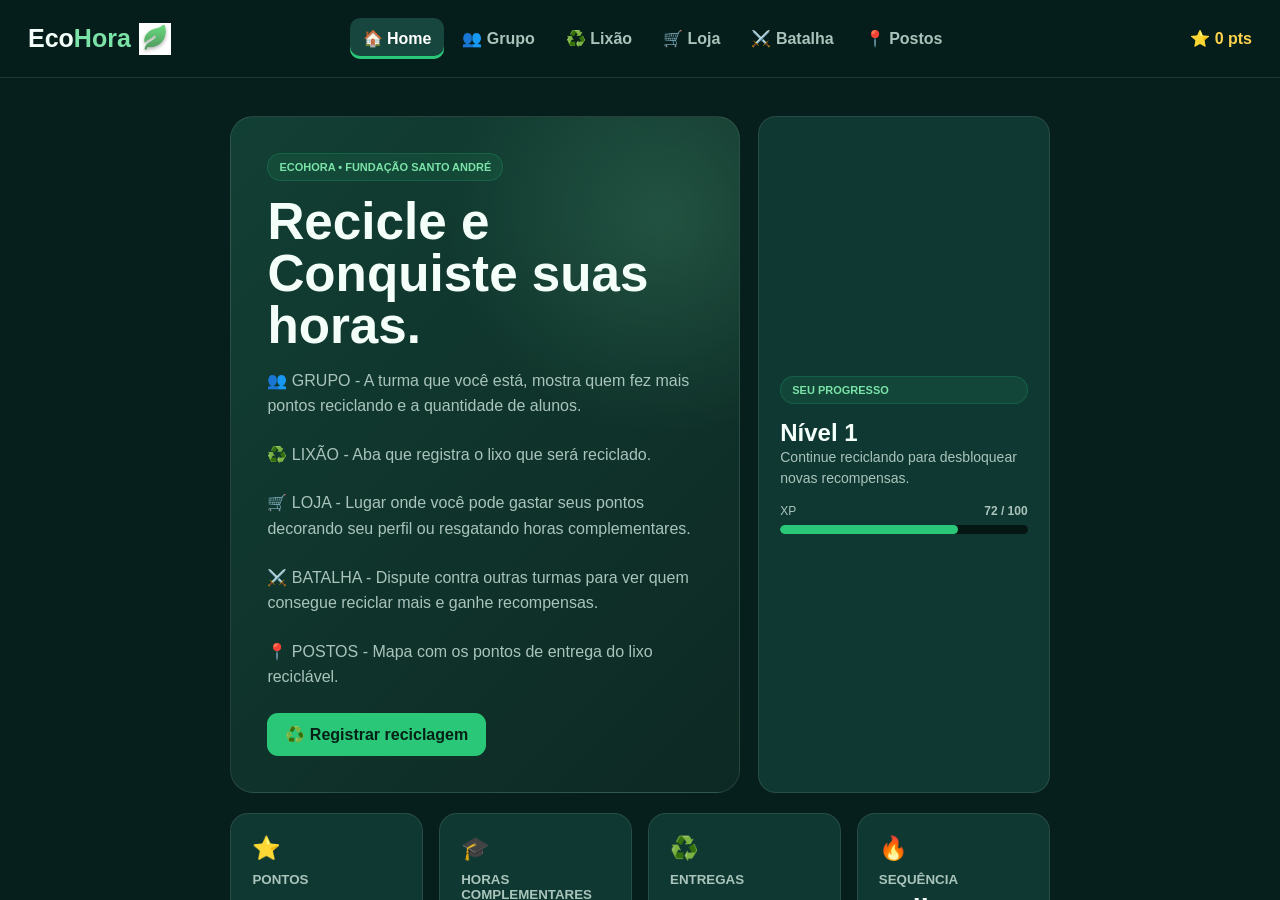
==== commit b8a25ad9: "pequenas mudanças" ====
--- a/index.html
+++ b/index.html
@@ -33,8 +33,12 @@
   <div class="hero">
     <div class="hero-main">
       <span class="eyebrow">ECOHORA • FUNDAÇÃO SANTO ANDRÉ</span>
-      <h2>Recicle. Jogue. Conquiste suas horas.</h2>
-      <p>Uma plataforma para incentivar práticas sustentáveis entre estudantes: registre materiais recicláveis, encontre postos de coleta, participe de desafios e transforme seu engajamento em horas complementares.</p>
+      <h2>Recicle e Conquiste suas horas.</h2>
+      <p>👥 GRUPO   - A turma que você está, mostra quem fez mais pontos reciclando e a quantidade de alunos.</p>
+      <p>♻️ LIXÃO   - Aba que registra o lixo que será reciclado.</p>
+      <p>🛒 LOJA    - Lugar onde você pode gastar seus pontos decorando seu perfil ou resgatando horas complementares.</p>
+      <p>⚔️ BATALHA - Dispute contra outras turmas para ver quem consegue reciclar mais e ganhe recompensas.</p>
+      <p>📍 POSTOS  - Mapa com os pontos de entrega do lixo reciclável.</p>
       <button class="btn" onclick="goToPage(2)">♻️ Registrar reciclagem</button>
     </div>
     <div class="card level-card">
@@ -60,7 +64,7 @@
 </div></section>
 
 <section class="page"><div class="container">
-  <h2 class="title">Seu Grupo 👥</h2><p class="subtitle">A pontuação coletiva incentiva a participação de todos.</p>
+  <h2 class="title">Sua Turma 👥</h2><p class="subtitle">A pontuação coletiva incentiva a participação de todos.</p>
   <div class="group-head"><div><span class="eyebrow">GRUPO ATUAL</span><div class="group-name">Guardiões da Terra</div><p class="subtitle" style="margin:6px 0 0">12 integrantes</p></div><div class="group-score"><strong>0</strong> pontos</div></div>
   <h2 style="margin-bottom:15px">🏆 Ranking</h2>
   <div class="ranking">
@@ -86,21 +90,21 @@
 <section class="page"><div class="container">
   <h2 class="title">Loja 🛒</h2><p class="subtitle">Use os pontos conquistados para desbloquear recompensas.</p>
   <div class="grid shop-grid">
-    <div class="card shop"><div class="shop-image">☕</div><h3>Impulsos</h3><div class="price">500 pts</div><button class="btn" onclick="buy('Copo EcoHora')">Resgatar</button></div>
-    <div class="card shop"><div class="shop-image">👕</div><h3>Roupas</h3><div class="price">1.000 pts</div><button class="btn" onclick="buy('Camiseta')">Resgatar</button></div>
+    <div class="card shop"><div class="shop-image">☕</div><h3>Horas Complementares</h3><div class="price">1.000 pts</div><button class="btn" onclick="buy('Copo EcoHora')">Resgatar</button></div>
+    <div class="card shop"><div class="shop-image">👕</div><h3>Roupas</h3><div class="price">500 pts</div><button class="btn" onclick="buy('Camiseta')">Resgatar</button></div>
     <div class="card shop"><div class="shop-image">🖼️</div><h3>Moldura</h3><div class="price">750 pts</div><button class="btn" onclick="buy('Voucher')">Resgatar</button></div>
-    <div class="card shop"><div class="shop-image">🏆</div><h3>Badge especial</h3><div class="price">300 pts</div><button class="btn" onclick="buy('Badge especial')">Resgatar</button></div>
+    <div class="card shop"><div class="shop-image">🏆</div><h3>Badge especial</h3><div class="price">10.000 pts</div><button class="btn" onclick="buy('Badge especial')">Resgatar</button></div>
   </div>
 </div></section>
 
 <section class="page"><div class="container">
-  <h2 class="title">Batalha ⚔️</h2><p class="subtitle">Desafios entre grupos para aumentar o engajamento.</p>
+  <h2 class="title">Batalha ⚔️</h2><p class="subtitle">Desafios entre turmas para conquistar recompensas.</p>
   <div class="battle">
     <div class="team"><div class="big">🌱</div><h2>Guardiões da Terra</h2><div class="team-score" id="teamScore">0</div><small>pontos</small><div class="battlebar"><div></div></div></div>
     <div class="vs">VS</div>
     <div class="team"><div class="big">🌊</div><h2>Eco Warriors</h2><div class="team-score">0</div><small>pontos</small><div class="battlebar"><div style="width:52%"></div></div></div>
   </div>
-  <div class="card"><span class="eyebrow">DESAFIO DA SEMANA</span><h2>Quem recicla mais?</h2><p>Registre suas entregas e ajude o seu grupo a conquistar a próxima vitória.</p><button class="btn" style="margin-top:16px" onclick="showToast('🔥 Você entrou no desafio!')">Participar</button></div>
+  <div class="card"><span class="eyebrow">DESAFIO DA SEMANA</span><h2>Quem recicla mais?</h2><p>Registre suas entregas e ajude a sua turma a conquistar a próxima vitória.</p><button class="btn" style="margin-top:16px" onclick="showToast('🔥 Você entrou no desafio!')">Participar</button></div>
 </div></section>
 
 <section class="page"><div class="container">
